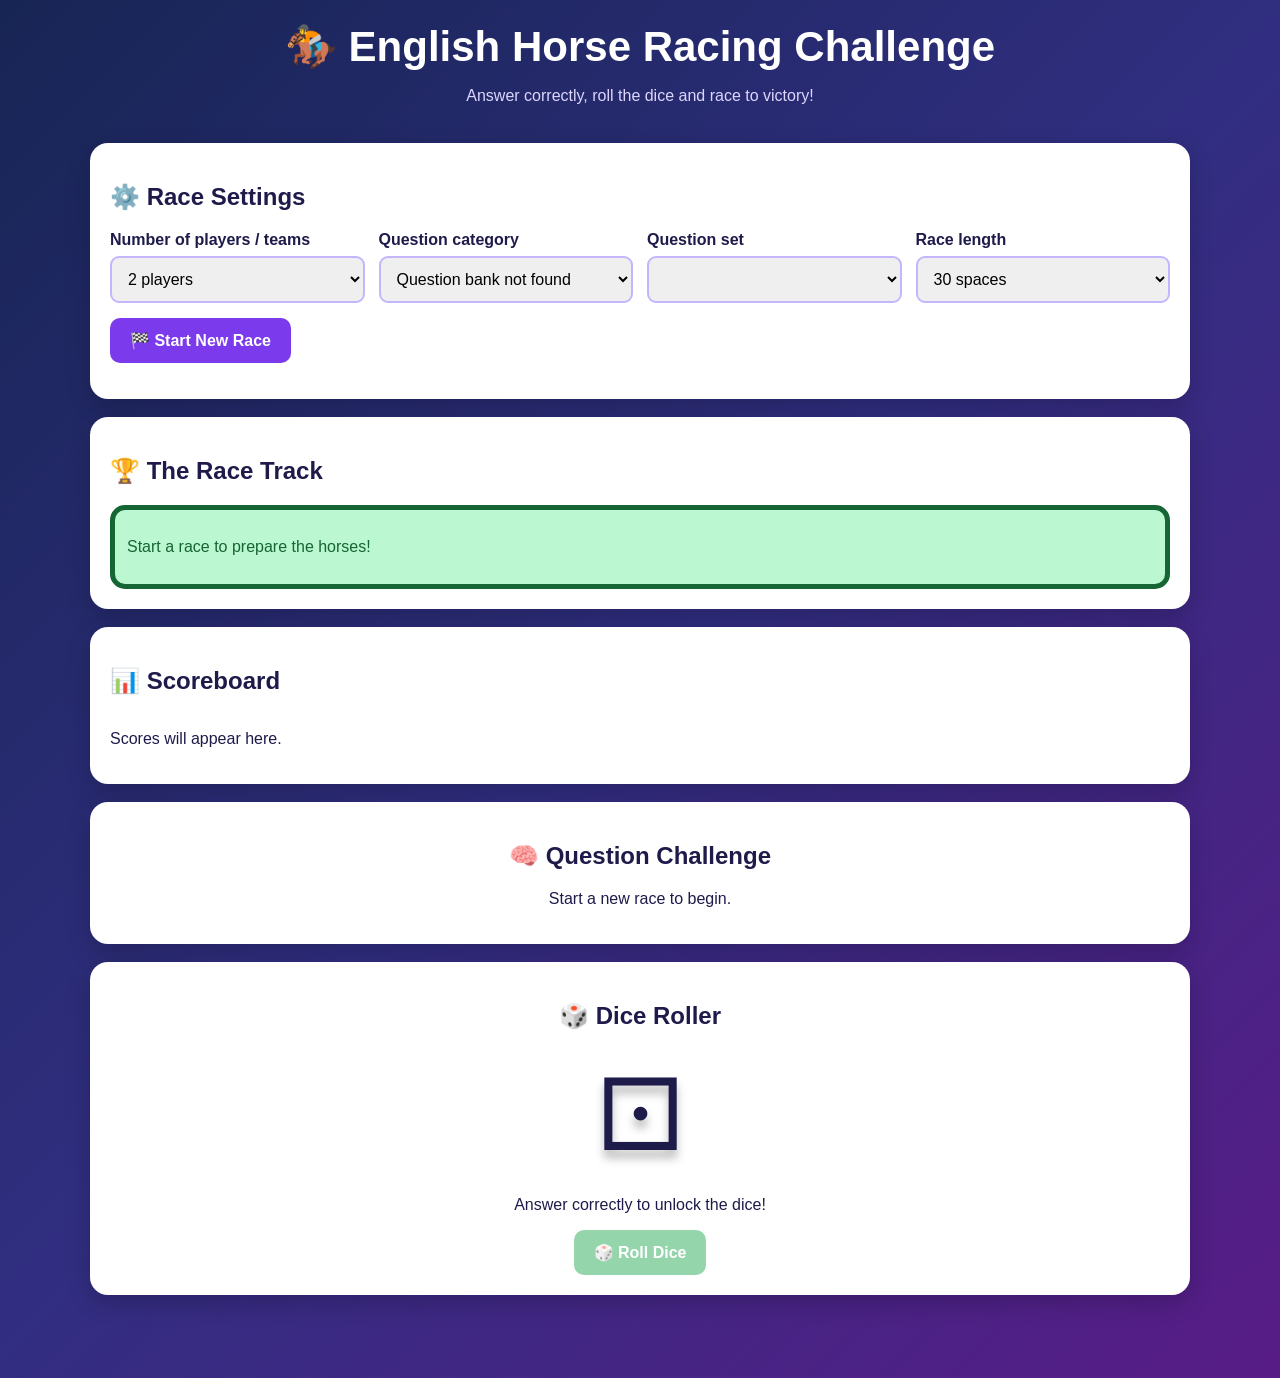
==== horse-racing.html @ 4fbdae94 "Create horse-racing.html" ====
<!DOCTYPE html>
<html lang="en">
<head>
<meta charset="UTF-8">
<meta name="viewport" content="width=device-width, initial-scale=1.0">
<title>English Horse Racing Challenge</title>

<style>
* { box-sizing: border-box; }

body {
  margin: 0;
  font-family: Arial, sans-serif;
  background: linear-gradient(135deg, #172554, #312e81, #581c87);
  color: white;
  min-height: 100vh;
}

header {
  text-align: center;
  padding: 22px 12px;
}

header h1 {
  margin: 0;
  font-size: clamp(27px, 5vw, 42px);
}

header p { color: #ddd6fe; }

.container {
  width: min(1100px, 94%);
  margin: auto;
  padding-bottom: 35px;
}

.panel {
  background: white;
  color: #1e1b4b;
  border-radius: 18px;
  padding: 20px;
  margin-bottom: 18px;
  box-shadow: 0 8px 25px #0003;
}

.settings {
  display: grid;
  grid-template-columns: repeat(auto-fit, minmax(180px, 1fr));
  gap: 14px;
}

label {
  display: block;
  font-weight: bold;
  margin-bottom: 7px;
}

select, input {
  width: 100%;
  padding: 12px;
  border: 2px solid #c4b5fd;
  border-radius: 9px;
  font-size: 16px;
}

button {
  border: 0;
  border-radius: 10px;
  padding: 13px 20px;
  font-size: 16px;
  font-weight: bold;
  cursor: pointer;
  transition: .2s;
}

button:hover:not(:disabled) {
  transform: translateY(-2px);
  filter: brightness(1.08);
}

button:disabled {
  opacity: .45;
  cursor: not-allowed;
}

.primary {
  background: #7c3aed;
  color: white;
}

.green {
  background: #16a34a;
  color: white;
}

.orange {
  background: #ea580c;
  color: white;
}

.track {
  background: #bbf7d0;
  border: 5px solid #166534;
  border-radius: 15px;
  padding: 12px;
  overflow: hidden;
}

.lane {
  position: relative;
  height: 57px;
  background: repeating-linear-gradient(
    90deg, #86efac 0 45px, #a7f3d0 45px 90px
  );
  border-bottom: 2px dashed #15803d;
  margin-bottom: 5px;
  border-radius: 6px;
}

.lane:last-child { border-bottom: 0; }

.horse {
  position: absolute;
  left: 0;
  top: 5px;
  font-size: 36px;
  transition: left 1s cubic-bezier(.2,.8,.3,1);
  z-index: 2;
  transform: scaleX(-1);
}

.horse-name {
  position: absolute;
  left: 7px;
  top: 36px;
  color: #14532d;
  font-size: 11px;
  font-weight: bold;
}

.finish {
  position: absolute;
  right: 0;
  top: 0;
  bottom: 0;
  width: 25px;
  background: repeating-conic-gradient(#111 0% 25%, white 0% 50%) 0 / 15px 15px;
  border-left: 3px solid #111;
}

.current {
  outline: 3px solid #f59e0b;
  outline-offset: -3px;
}

.question-box {
  text-align: center;
}

.question {
  font-size: clamp(19px, 3vw, 27px);
  font-weight: bold;
  line-height: 1.5;
  margin: 20px 0;
}

.base-word {
  display: inline-block;
  background: #ede9fe;
  color: #6d28d9;
  padding: 10px 22px;
  border-radius: 10px;
  font-size: 23px;
  font-weight: bold;
  letter-spacing: 2px;
}

.answer-area {
  display: flex;
  gap: 10px;
  max-width: 600px;
  margin: 15px auto;
}

.answer-area input { flex: 1; }

.feedback {
  min-height: 30px;
  font-weight: bold;
  margin: 12px;
}

.dice-area {
  text-align: center;
  padding: 20px;
}

.dice {
  font-size: 100px;
  display: inline-block;
  line-height: 1.3;
  filter: drop-shadow(0 8px 5px #0004);
}

.rolling {
  animation: tumble .65s ease-in-out infinite;
}

@keyframes tumble {
  0% { transform: rotate(0deg) scale(1); }
  25% { transform: rotate(90deg) scale(1.15); }
  50% { transform: rotate(180deg) scale(.9); }
  75% { transform: rotate(270deg) scale(1.15); }
  100% { transform: rotate(360deg) scale(1); }
}

.scoreboard {
  display: grid;
  grid-template-columns: repeat(auto-fit, minmax(120px, 1fr));
  gap: 10px;
}

.score {
  background: #f3f0ff;
  padding: 12px;
  border-radius: 10px;
  text-align: center;
  border: 2px solid #ddd6fe;
}

.score.active {
  border-color: #f59e0b;
  background: #fef3c7;
}

.score strong {
  display: block;
  font-size: 18px;
  margin: 5px;
}

.hidden { display: none !important; }

#result {
  text-align: center;
  font-size: 27px;
  font-weight: bold;
  color: #7c3aed;
  padding: 15px;
}

@media(max-width: 550px) {
  .answer-area { flex-direction: column; }
  .horse { font-size: 30px; }
  .lane { height: 53px; }
}
</style>
</head>

<body>

<header>
  <h1>🏇 English Horse Racing Challenge</h1>
  <p>Answer correctly, roll the dice and race to victory!</p>
</header>

<div class="container">

  <section class="panel">
    <h2>⚙️ Race Settings</h2>

    <div class="settings">
      <div>
        <label for="playerCount">Number of players / teams</label>
        <select id="playerCount">
          <option value="2">2 players</option>
          <option value="3">3 players</option>
          <option value="4">4 players</option>
          <option value="5">5 players</option>
          <option value="6">6 players</option>
        </select>
      </div>

      <div>
        <label for="categorySelect">Question category</label>
        <select id="categorySelect"></select>
      </div>

      <div>
        <label for="setSelect">Question set</label>
        <select id="setSelect"></select>
      </div>

      <div>
        <label for="raceLength">Race length</label>
        <select id="raceLength">
          <option value="20">20 spaces</option>
          <option value="30" selected>30 spaces</option>
          <option value="40">40 spaces</option>
        </select>
      </div>
    </div>

    <p style="margin-top:15px">
      <button class="primary" id="startButton">🏁 Start New Race</button>
    </p>
  </section>

  <section class="panel">
    <h2>🏆 The Race Track</h2>
    <div id="track" class="track">
      <p style="color:#166534">Start a race to prepare the horses!</p>
    </div>
  </section>

  <section class="panel">
    <h2>📊 Scoreboard</h2>
    <div id="scoreboard" class="scoreboard">
      <p>Scores will appear here.</p>
    </div>
  </section>

  <section class="panel question-box">
    <h2>🧠 Question Challenge</h2>

    <p id="turnLabel">Start a new race to begin.</p>

    <div id="questionArea" class="hidden">
      <div class="question" id="questionText"></div>

      <p>Change this base word:</p>
      <div class="base-word" id="baseWord"></div>

      <div class="answer-area">
        <input id="answerInput" type="text"
          placeholder="Type your answer here"
          autocomplete="off">
        <button class="primary" id="submitAnswer">Submit</button>
      </div>

      <div class="feedback" id="feedback"></div>

      <button class="orange hidden" id="nextTurn">
        Next Player →
      </button>
    </div>
  </section>

  <section class="panel dice-area">
    <h2>🎲 Dice Roller</h2>
    <div class="dice" id="dice">⚀</div>
    <p id="diceMessage">Answer correctly to unlock the dice!</p>
    <button class="green" id="rollButton" disabled>🎲 Roll Dice</button>
  </section>

  <div id="result"></div>

</div>

<script src="question-sets.js"></script>

<script>
const horses = ["🐎", "🐴", "🏇", "🐎", "🐴", "🏇"];
const diceFaces = ["⚀", "⚁", "⚂", "⚃", "⚄", "⚅"];

let players = [];
let currentPlayer = 0;
let questions = [];
let questionIndex = 0;
let raceLength = 30;
let canRoll = false;
let raceOver = true;
let gameStarted = false;

const $ = id => document.getElementById(id);

function shuffle(array) {
  return [...array].sort(() => Math.random() - 0.5);
}

// LOAD CATEGORIES FROM THE SEPARATE QUESTION FILE
function loadCategories() {
  const categorySelect = $("categorySelect");
  categorySelect.innerHTML = "";

  if (typeof questionBank === "undefined") {
    categorySelect.innerHTML =
      '<option value="">Question bank not found</option>';
    return;
  }

  Object.keys(questionBank).forEach(key => {
    const option = document.createElement("option");
    option.value = key;
    option.textContent = questionBank[key].name;
    categorySelect.appendChild(option);
  });

  loadSets();
}

function loadSets() {
  const category = $("categorySelect").value;
  const setSelect = $("setSelect");
  setSelect.innerHTML = "";

  const sets = questionBank[category].sets;

  Object.keys(sets).forEach(key => {
    const option = document.createElement("option");
    option.value = key;
    option.textContent = sets[key].name;
    setSelect.appendChild(option);
  });
}

$("categorySelect").addEventListener("change", loadSets);

// CREATE PLAYERS
function createPlayers() {
  const count = Number($("playerCount").value);

  players = Array.from({ length: count }, (_, i) => ({
    name: "Player " + (i + 1),
    horse: horses[i],
    position: 0
  }));
}

// DRAW THE TRACK
function drawTrack() {
  const track = $("track");
  track.innerHTML = "";

  players.forEach((player, i) => {
    const lane = document.createElement("div");
    lane.className = "lane" + (i === currentPlayer ? " current" : "");

    const horse = document.createElement("div");
    horse.className = "horse";
    horse.textContent = player.horse;
    horse.style.left =
      `calc(${Math.min(player.position / raceLength * 100, 100)}% - 12px)`;

    const name = document.createElement("div");
    name.className = "horse-name";
    name.textContent = player.name;

    const finish = document.createElement("div");
    finish.className = "finish";

    lane.append(horse, name, finish);
    track.appendChild(lane);
  });
}

// DRAW SCOREBOARD
function drawScoreboard() {
  const board = $("scoreboard");
  board.innerHTML = "";

  players.forEach((player, i) => {
    const card = document.createElement("div");
    card.className = "score" + (i === currentPlayer ? " active" : "");

    card.innerHTML = `
      <div style="font-size:28px">${player.horse}</div>
      <strong>${player.name}</strong>
      ${player.position} / ${raceLength} spaces
    `;

    board.appendChild(card);
  });
}

// LOAD A QUESTION
function loadQuestion() {
  if (questionIndex >= questions.length) {
    questions = shuffle(questions);
    questionIndex = 0;
  }

  const q = questions[questionIndex];
  questionIndex++;

  $("questionText").textContent = q.sentence;
  $("baseWord").textContent = q.baseWord;
  $("answerInput").value = "";
  $("feedback").textContent = "";
  $("answerInput").disabled = false;
  $("submitAnswer").disabled = false;
  $("nextTurn").classList.add("hidden");

  $("rollButton").disabled = true;
  $("diceMessage").textContent = "Answer correctly to unlock the dice!";
  $("dice").textContent = "⚀";

  canRoll = false;
}

// START A NEW RACE
function startRace() {
  const category = $("categorySelect").value;
  const setName = $("setSelect").value;

  if (!category || !setName) {
    alert("Please select a question category and set.");
    return;
  }

  const selectedSet = questionBank[category].sets[setName];

  if (!selectedSet || !selectedSet.questions.length) {
    alert("This question set is empty.");
    return;
  }

  raceLength = Number($("raceLength").value);
  currentPlayer = 0;
  questionIndex = 0;
  raceOver = false;
  gameStarted = true;

  createPlayers();
  questions = shuffle(selectedSet.questions);

  $("result").textContent = "";
  $("questionArea").classList.remove("hidden");
  $("turnLabel").textContent = "Race started!";
  $("diceMessage").textContent = "Answer the question to roll.";

  drawTrack();
  drawScoreboard();
  showTurn();
}

// SHOW CURRENT PLAYER
function showTurn() {
  if (raceOver) return;

  const player = players[currentPlayer];

  $("turnLabel").textContent =
    player.horse + " " + player.name + "'s turn!";

  loadQuestion();
  drawTrack();
  drawScoreboard();
}

// CHECK ANSWER
function submitAnswer() {
  if (!gameStarted || raceOver || canRoll) return;

  const q = questions[questionIndex - 1];
  const answer = $("answerInput").value.trim().toLowerCase();
  const correct = q.answer.trim().toLowerCase();

  if (!answer) {
    $("feedback").textContent = "Please type an answer first!";
    $("feedback").style.color = "#dc2626";
    return;
  }

  if (answer === correct) {
    $("feedback").textContent = "🎉 Correct! You can roll the dice!";
    $("feedback").style.color = "#16a34a";

    $("answerInput").disabled = true;
    $("submitAnswer").disabled = true;
    $("rollButton").disabled = false;

    $("diceMessage").textContent =
      players[currentPlayer].name + " has earned a dice roll!";

    canRoll = true;
  } else {
    $("feedback").textContent = "❌ Not quite! Correct answer: " + q.answer;
    $("feedback").style.color = "#dc2626";

    $("answerInput").disabled = true;
    $("submitAnswer").disabled = true;
    $("nextTurn").classList.remove("hidden");
  }
}

// ROLL DICE
function rollDice() {
  if (!canRoll || raceOver) return;

  canRoll = false;
  $("rollButton").disabled = true;

  const dice = $("dice");
  dice.classList.add("rolling");
  $("diceMessage").textContent = "The dice is rolling...";

  setTimeout(() => {
    const result = Math.floor(Math.random() * 6) + 1;

    dice.classList.remove("rolling");
    dice.textContent = diceFaces[result - 1];

    const player = players[currentPlayer];
    player.position += result;

    $("diceMessage").textContent =
      player.name + " rolled " + result + "!";

    drawTrack();
    drawScoreboard();

    if (player.position >= raceLength) {
      raceOver = true;
      $("result").textContent =
        "🏆 " + player.horse + " " + player.name + " WINS THE RACE! 🏆";

      $("turnLabel").textContent = "Race finished!";
      $("diceMessage").textContent = "Congratulations to the winner!";
      return;
    }

    $("feedback").textContent =
      "Your horse moved " + result + " spaces!";

    $("nextTurn").classList.remove("hidden");
  }, 1500);
}

// NEXT PLAYER
function nextPlayer() {
  if (!gameStarted || raceOver) return;

  currentPlayer = (currentPlayer + 1) % players.length;
  showTurn();
}

$("startButton").addEventListener("click", startRace);
$("submitAnswer").addEventListener("click", submitAnswer);
$("rollButton").addEventListener("click", rollDice);
$("nextTurn").addEventListener("click", nextPlayer);

$("answerInput").addEventListener("keydown", event => {
  if (event.key === "Enter") submitAnswer();
});

loadCategories();
</script>

</body>
</html>
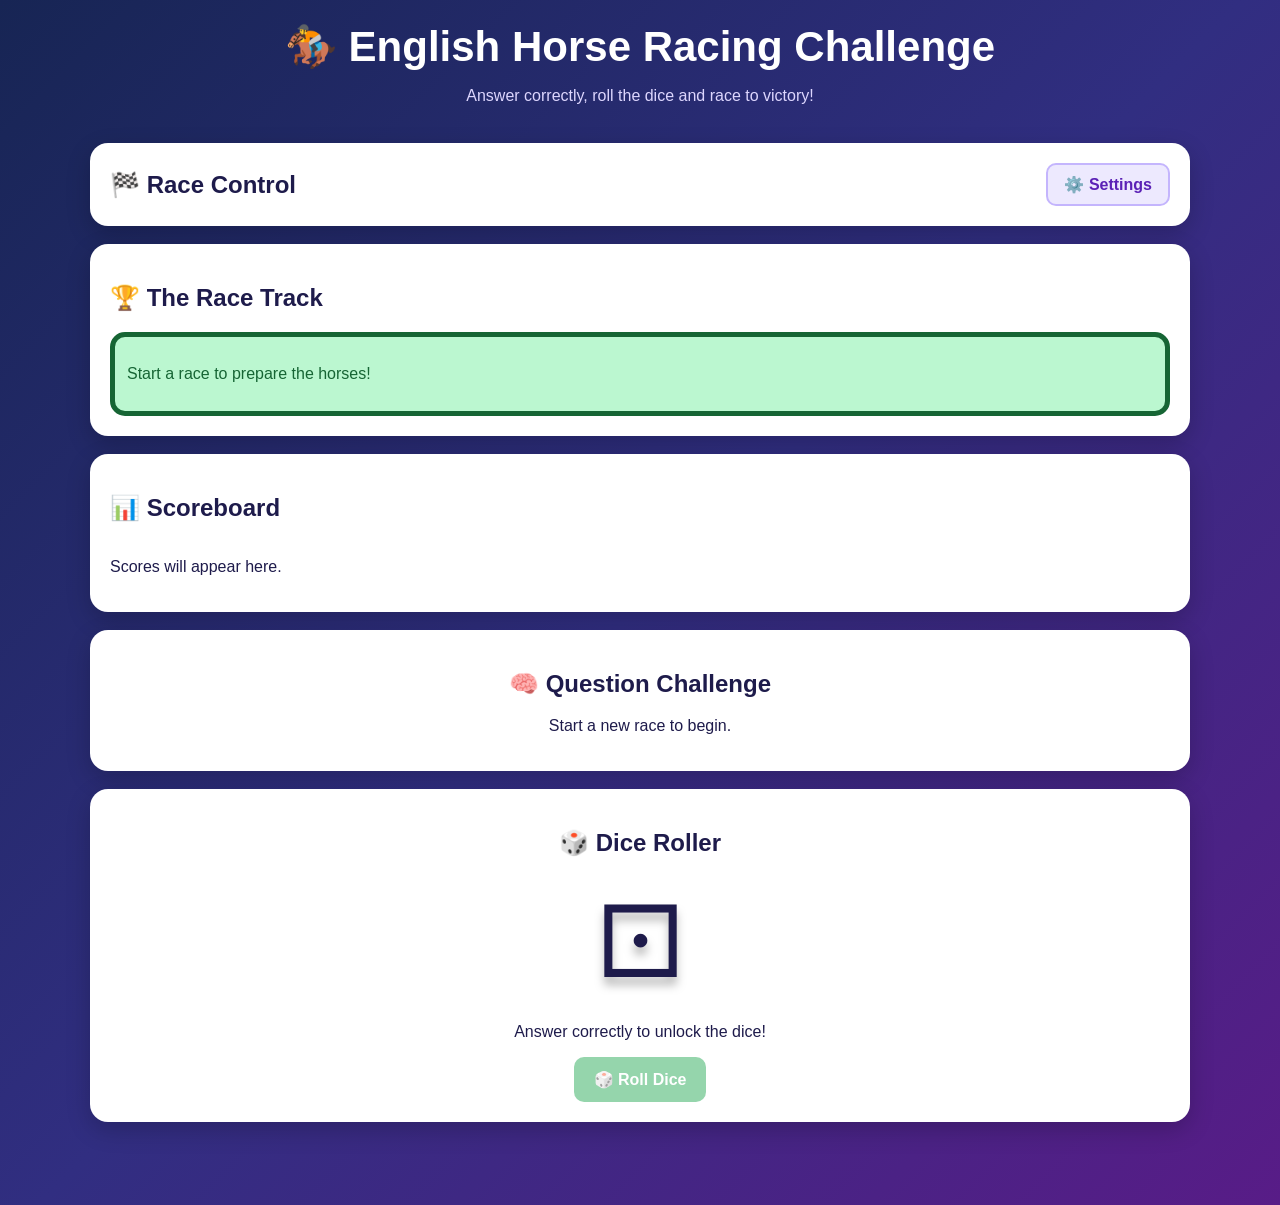
==== commit 5c13cb41: "Update horse-racing.html" ====
--- a/horse-racing.html
+++ b/horse-racing.html
@@ -7,6 +7,42 @@
 <title>English Horse Racing Challenge</title>
 
 <style>
+/* COLLAPSIBLE RACE SETTINGS */
+
+.settings-heading {
+  display: flex;
+  justify-content: space-between;
+  align-items: center;
+  gap: 10px;
+}
+
+.settings-heading h2 {
+  margin: 0;
+}
+
+.gear-button {
+  background: #ede9fe;
+  color: #5b21b6;
+  border: 2px solid #c4b5fd;
+  padding: 10px 16px;
+  border-radius: 10px;
+  white-space: nowrap;
+}
+
+.gear-button:hover {
+  background: #ddd6fe;
+}
+
+.settings-content {
+  margin-top: 18px;
+  padding-top: 15px;
+  border-top: 1px solid #ddd6fe;
+}
+
+.settings-content.hidden {
+  display: none;
+}
+
 * { box-sizing: border-box; }
 
 body {
@@ -267,8 +303,21 @@
 
 <div class="container">
 
-  <section class="panel">
-    <h2>⚙️ Race Settings</h2>
+<section class="panel settings-panel">
+
+  <div class="settings-heading">
+    <h2>🏁 Race Control</h2>
+
+    <button id="settingsToggle"
+            class="gear-button"
+            aria-expanded="false"
+            aria-controls="settingsContent"
+            title="Open race settings">
+      ⚙️ Settings
+    </button>
+  </div>
+
+  <div id="settingsContent" class="settings-content hidden">
 
     <div class="settings">
       <div>
@@ -302,59 +351,63 @@
       </div>
     </div>
 
-    <p style="margin-top:15px">
-      <button class="primary" id="startButton">🏁 Start New Race</button>
+    <p>
+      <button class="primary" id="startButton">
+        🏁 Start New Race
+      </button>
     </p>
-  </section>
-
-  <section class="panel">
-    <h2>🏆 The Race Track</h2>
-    <div id="track" class="track">
-      <p style="color:#166534">Start a race to prepare the horses!</p>
+
+  </div>
+</section>
+
+<section class="panel">
+  <h2>🏆 The Race Track</h2>
+  <div id="track" class="track">
+    <p style="color:#166534">Start a race to prepare the horses!</p>
+  </div>
+</section>
+
+<section class="panel">
+  <h2>📊 Scoreboard</h2>
+  <div id="scoreboard" class="scoreboard">
+    <p>Scores will appear here.</p>
+  </div>
+</section>
+
+<section class="panel question-box">
+  <h2>🧠 Question Challenge</h2>
+
+  <p id="turnLabel">Start a new race to begin.</p>
+
+  <div id="questionArea" class="hidden">
+    <div class="question" id="questionText"></div>
+
+    <p>Change this base word:</p>
+    <div class="base-word" id="baseWord"></div>
+
+    <div class="answer-area">
+      <input id="answerInput" type="text"
+        placeholder="Type your answer here"
+        autocomplete="off">
+      <button class="primary" id="submitAnswer">Submit</button>
     </div>
-  </section>
-
-  <section class="panel">
-    <h2>📊 Scoreboard</h2>
-    <div id="scoreboard" class="scoreboard">
-      <p>Scores will appear here.</p>
-    </div>
-  </section>
-
-  <section class="panel question-box">
-    <h2>🧠 Question Challenge</h2>
-
-    <p id="turnLabel">Start a new race to begin.</p>
-
-    <div id="questionArea" class="hidden">
-      <div class="question" id="questionText"></div>
-
-      <p>Change this base word:</p>
-      <div class="base-word" id="baseWord"></div>
-
-      <div class="answer-area">
-        <input id="answerInput" type="text"
-          placeholder="Type your answer here"
-          autocomplete="off">
-        <button class="primary" id="submitAnswer">Submit</button>
-      </div>
-
-      <div class="feedback" id="feedback"></div>
-
-      <button class="orange hidden" id="nextTurn">
-        Next Player →
-      </button>
-    </div>
-  </section>
-
-  <section class="panel dice-area">
-    <h2>🎲 Dice Roller</h2>
-    <div class="dice" id="dice">⚀</div>
-    <p id="diceMessage">Answer correctly to unlock the dice!</p>
-    <button class="green" id="rollButton" disabled>🎲 Roll Dice</button>
-  </section>
-
-  <div id="result"></div>
+
+    <div class="feedback" id="feedback"></div>
+
+    <button class="orange hidden" id="nextTurn">
+      Next Player →
+    </button>
+  </div>
+</section>
+
+<section class="panel dice-area">
+  <h2>🎲 Dice Roller</h2>
+  <div class="dice" id="dice">⚀</div>
+  <p id="diceMessage">Answer correctly to unlock the dice!</p>
+  <button class="green" id="rollButton" disabled>🎲 Roll Dice</button>
+</section>
+
+<div id="result"></div>
 
 </div>
 
@@ -533,6 +586,12 @@
   drawTrack();
   drawScoreboard();
   showTurn();
+
+  // Collapse settings after starting the race.
+  $("settingsContent").classList.add("hidden");
+  $("settingsToggle").textContent = "⚙️ Settings";
+  $("settingsToggle").setAttribute("aria-expanded", "false");
+  $("settingsToggle").title = "Open race settings";
 }
 
 // SHOW CURRENT PLAYER
@@ -645,6 +704,27 @@
   if (event.key === "Enter") submitAnswer();
 });
 
+// COLLAPSIBLE SETTINGS BUTTON
+
+const settingsToggle = $("settingsToggle");
+const settingsContent = $("settingsContent");
+
+settingsToggle.addEventListener("click", () => {
+  const isOpen = !settingsContent.classList.contains("hidden");
+
+  settingsContent.classList.toggle("hidden");
+
+  settingsToggle.setAttribute("aria-expanded", String(!isOpen));
+
+  settingsToggle.textContent = isOpen
+    ? "⚙️ Settings"
+    : "✖ Close Settings";
+
+  settingsToggle.title = isOpen
+    ? "Open race settings"
+    : "Close race settings";
+});
+
 loadCategories();
 </script>
 
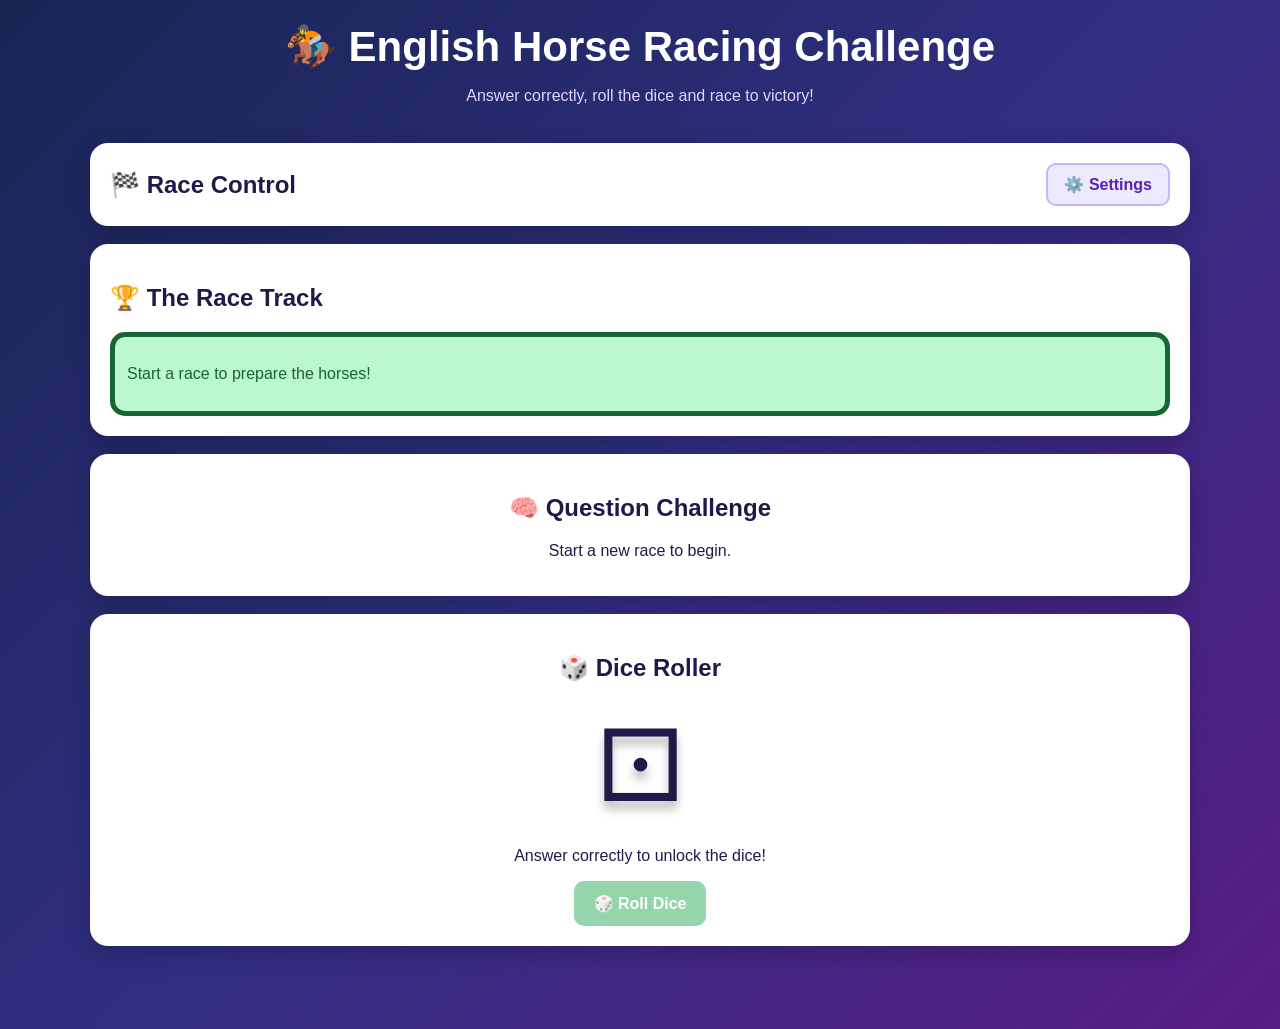
==== commit 3c6df237: "Update horse-racing.html" ====
--- a/horse-racing.html
+++ b/horse-racing.html
@@ -367,13 +367,6 @@
   </div>
 </section>
 
-<section class="panel">
-  <h2>📊 Scoreboard</h2>
-  <div id="scoreboard" class="scoreboard">
-    <p>Scores will appear here.</p>
-  </div>
-</section>
-
 <section class="panel question-box">
   <h2>🧠 Question Challenge</h2>
 
